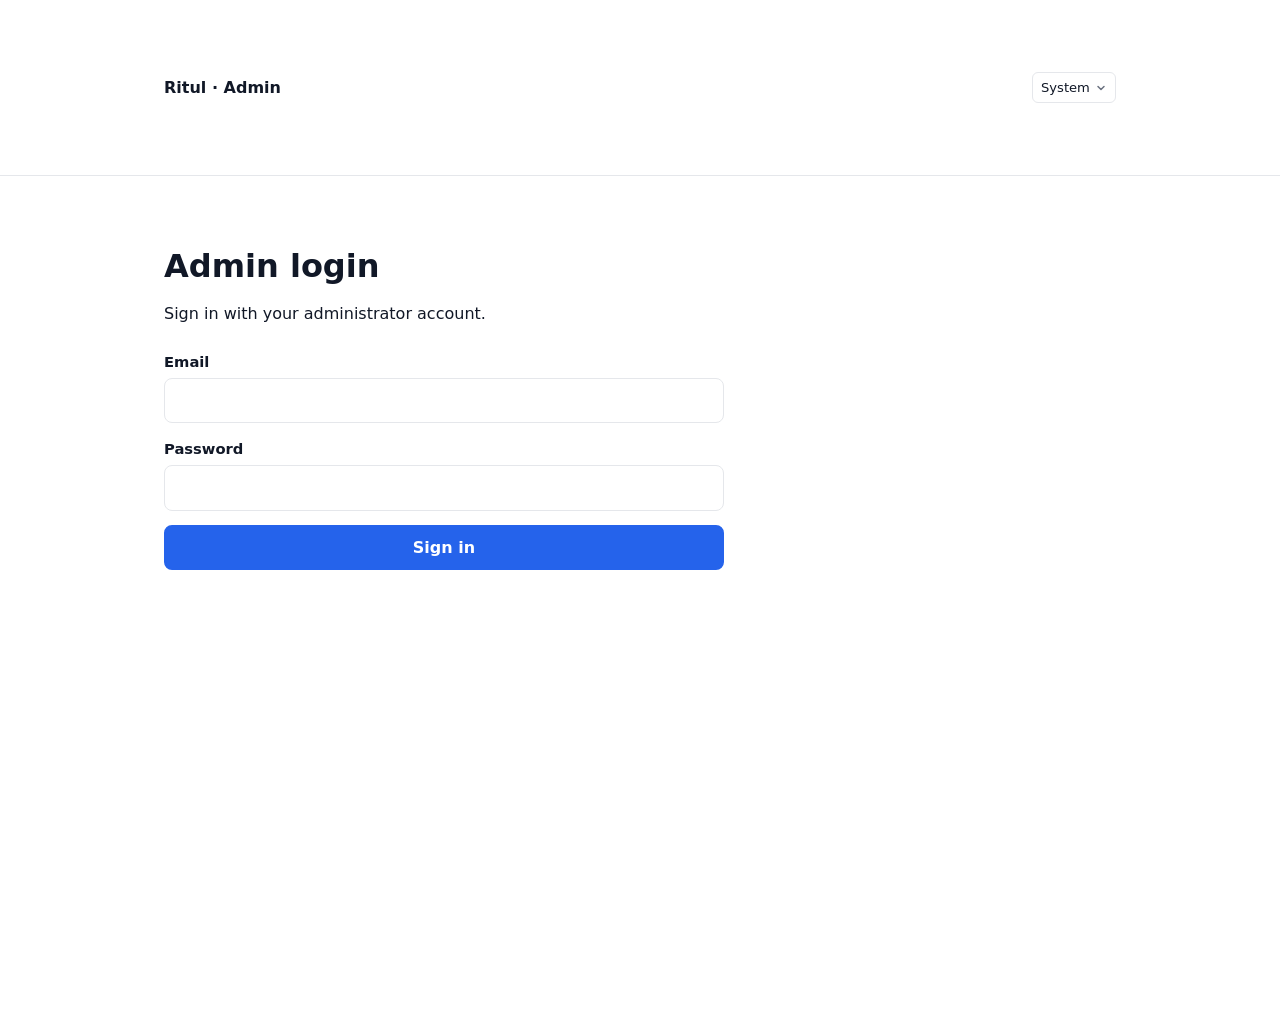
==== admin.html @ 6f3ceb49 "Add portfolio site and admin project management" ====
<!DOCTYPE html>
<html lang="en">

<head>
  <script>
    (function () {
      var t = localStorage.getItem('theme') || 'system';
      var dark = t === 'dark' || (t === 'system' && matchMedia('(prefers-color-scheme: dark)').matches);
      document.documentElement.dataset.theme = dark ? 'dark' : 'light';
    })();
  </script>
  <meta charset="utf-8">
  <meta name="viewport" content="width=device-width, initial-scale=1">
  <meta name="robots" content="noindex, nofollow">
  <title>Project Admin | Ritul</title>
  <link rel="stylesheet" href="style.css">
</head>

<body>
  <header class="site-header">
    <div class="wrap bar">
      <a class="brand" href="index.html">Ritul · Admin</a>
      <select id="theme-select" class="theme-select" aria-label="Select theme">
        <option value="system">System</option>
        <option value="light">Light</option>
        <option value="dark">Dark</option>
      </select>
    </div>
  </header>

  <main class="admin-shell wrap">
    <section id="login-panel" aria-labelledby="login-title">
      <h1 id="login-title" class="admin-title">Admin login</h1>
      <p>Sign in with your administrator account.</p>
      <form id="admin-login" class="admin-login-form">
        <label>Email<input name="email" type="email" required autocomplete="username"></label>
        <label>Password<input name="password" type="password" required autocomplete="current-password"></label>
        <button class="btn" type="submit">Sign in</button>
        <p id="login-status" class="admin-status" role="status" aria-live="polite"></p>
      </form>
    </section>

    <section id="dashboard" hidden aria-labelledby="dashboard-title">
      <div class="admin-heading-row">
        <div>
          <h1 id="dashboard-title" class="admin-title">Projects</h1>
          <p>Manage which projects appear on the portfolio.</p>
        </div>
        <div class="admin-actions">
          <button class="btn" id="new-project" type="button">Add project</button>
          <button class="btn ghost" id="logout" type="button">Log out</button>
        </div>
      </div>
      <p id="dashboard-status" class="admin-status" role="status" aria-live="polite"></p>

      <form id="project-form" class="admin-project-form" hidden>
        <h2 id="project-form-title">Add project</h2>
        <input name="id" type="hidden">
        <label>Title<input name="title" required maxlength="200"></label>
        <label>Description<textarea name="description" rows="4" maxlength="2000"></textarea></label>
        <label>Technologies<input name="tech" placeholder="HTML, CSS, JavaScript"></label>
        <label>Live link (optional)<input name="link" type="url" placeholder="https://example.com"></label>
        <label>Note (optional)<input name="note" maxlength="300" placeholder="Live demo on request"></label>
        <label>Project screenshots<input id="project-images" type="file" accept="image/jpeg,image/png,image/webp" multiple></label>
        <p class="admin-image-reminder">Blur or hide any sensitive data (names, phone numbers, faces, IDs) before uploading.</p>
        <p id="image-status" class="admin-status" role="status" aria-live="polite"></p>
        <div id="image-previews" class="image-preview-list" aria-live="polite"></div>
        <label>Display order<input name="display_order" type="number" step="1" value="0" required></label>
        <label class="admin-checkbox"><input name="visible" type="checkbox" checked> Visible on portfolio</label>
        <div class="admin-actions">
          <button class="btn" type="submit">Save project</button>
          <button class="btn ghost" id="cancel-edit" type="button">Cancel</button>
        </div>
        <p id="form-status" class="admin-status" role="status" aria-live="polite"></p>
      </form>

      <div class="admin-table-wrap">
        <table class="admin-table">
          <thead>
            <tr><th scope="col">Project</th><th scope="col">Order</th><th scope="col">Visibility</th><th scope="col">Actions</th></tr>
          </thead>
          <tbody id="project-rows"></tbody>
        </table>
      </div>
    </section>
  </main>

  <script src="script.js"></script>
  <script type="module" src="admin.js"></script>
</body>

</html>
---- style.css ----
/* One accent colour, system fonts (fast), automatic light/dark via data-theme */
:root,[data-theme="light"]{--bg:#fff;--alt:#f4f6fa;--text:#111827;--muted:#4b5563;--line:#e5e7eb;--card:#f3f4f6;--accent:#2563eb;--accent-text:#fff;--border:#e5e7eb}
[data-theme="dark"]{--bg:#0b1020;--alt:#111827;--text:#e5e7eb;--muted:#9ca3af;--line:#1e2538;--card:#151b2e;--accent:#60a5fa;--accent-text:#0b1020;--border:#1e2538}
*{box-sizing:border-box}
html{scroll-behavior:smooth;scroll-padding-top:64px}
@media (prefers-reduced-motion:reduce){html{scroll-behavior:auto}}
body{margin:0;font:16px/1.6 system-ui,-apple-system,"Segoe UI",Roboto,sans-serif;background:var(--bg);color:var(--text)}
.wrap{max-width:1000px;margin:0 auto;padding:48px 20px}
.alt{background:var(--alt)}
h1{font-size:2.4rem;margin:0;line-height:1.15}
h2{font-size:1.6rem;margin:0 0 20px}
h3{margin:0 0 6px;font-size:1.05rem}
.title{font-size:1.2rem;color:var(--accent);font-weight:600;margin:6px 0 14px}
.lead{max-width:560px;color:var(--muted)}
a{color:var(--accent)}
:focus-visible{outline:3px solid var(--accent);outline-offset:2px}
.skip{position:absolute;left:-999px}.skip:focus{left:8px;top:8px;background:var(--bg);padding:8px;z-index:20}
.site-header{position:sticky;top:0;z-index:10;background:var(--bg);border-bottom:1px solid var(--line)}
.bar{display:flex;justify-content:space-between;align-items:center;padding:12px 20px}
.brand{font-weight:700;text-decoration:none;color:var(--text)}
nav a{margin-left:14px;text-decoration:none;color:var(--text);font-size:.95rem}
nav a:hover{color:var(--accent)}
.btns{display:flex;flex-wrap:wrap;gap:10px;margin-top:20px}
/* Primary button: solid accent */
.btn{display:inline-block;padding:11px 22px;border-radius:8px;background:var(--accent);color:var(--accent-text);font:600 1rem system-ui,sans-serif;text-decoration:none;border:2px solid var(--accent);cursor:pointer;transition:opacity .15s}
.btn:hover{opacity:.85}
/* Secondary / ghost button: outline only */
.btn.ghost{background:transparent;color:var(--accent);border-color:var(--accent)}
.btn.ghost:hover{background:var(--accent);color:var(--accent-text);opacity:1}
.grid{display:grid;gap:16px;grid-template-columns:1fr}
.card{border:1px solid var(--line);background:var(--bg);border-radius:12px;padding:20px}
.alt .card{background:var(--bg)}
.card dt{font-weight:600;margin-top:10px;font-size:.85rem;text-transform:uppercase;letter-spacing:.04em;color:var(--muted)}
.card dd{margin:2px 0 0}
.tag{display:inline-block;font-size:.75rem;border:1px solid var(--accent);color:var(--accent);border-radius:99px;padding:1px 10px;margin-bottom:8px}
.chips{list-style:none;margin:0;padding:0;display:flex;flex-wrap:wrap;gap:10px}
.chips li{border:1px solid var(--line);background:var(--bg);border-radius:99px;padding:6px 16px}
form{display:grid;gap:14px;max-width:560px}
label{display:grid;gap:4px;font-weight:600;font-size:.92rem}
input,select,textarea{font:inherit;padding:10px;border:1px solid var(--line);border-radius:8px;background:var(--bg);color:var(--text)}
.fh{margin-top:36px}
.hp{position:absolute;left:-9999px}
#status{margin:0;font-weight:600}
.foot{color:var(--muted);font-size:.9rem;padding-top:20px;padding-bottom:30px}
@media (min-width:700px){.grid{grid-template-columns:1fr 1fr}.why-grid{grid-template-columns:repeat(6,1fr)}.why-grid>.card{grid-column:span 2}.why-grid>.card:nth-child(4){grid-column:2 / span 2}.why-grid>.card:nth-child(5){grid-column:4 / span 2}h1{font-size:3.2rem}.wrap{padding:72px 24px}}

/* ---- Theme select dropdown ---- */
.theme-select{appearance:none;font:inherit;font-size:.82rem;padding:4px 25px 4px 8px;border:1px solid var(--border);border-radius:6px;background-color:var(--bg);background-image:url("data:image/svg+xml,%3Csvg xmlns='http://www.w3.org/2000/svg' width='12' height='12' viewBox='0 0 12 12'%3E%3Cpath d='m3 4.5 3 3 3-3' fill='none' stroke='%236b7280' stroke-width='1.5' stroke-linecap='round' stroke-linejoin='round'/%3E%3C/svg%3E");background-repeat:no-repeat;background-position:right 8px center;color:var(--text);cursor:pointer;transition:background-color .15s,border-color .15s;flex-shrink:0}
.theme-select:hover{background:var(--alt)}
.theme-select:focus-visible{outline:3px solid var(--accent);outline-offset:2px}
@media (max-width:420px){nav a{display:inline-flex;align-items:center;min-height:44px;margin-left:8px;font-size:.85rem}.theme-select{width:84px}}

.admin-shell{min-height:calc(100vh - 64px)}
.admin-title{font-size:2rem;margin-bottom:8px}
.admin-login-form{margin-top:24px}
.admin-heading-row{display:flex;justify-content:space-between;align-items:center;gap:20px;margin-bottom:16px}
.admin-actions,.admin-row-actions{display:flex;align-items:center;gap:8px;flex-wrap:wrap}
.admin-status{min-height:1.6em;margin:8px 0;font-weight:600;color:var(--muted)}
.admin-project-form{max-width:760px;margin:24px 0;padding:20px;border:1px solid var(--line);border-radius:8px;background:var(--card)}
.admin-project-form[hidden]{display:none}
.admin-project-form h2{margin-top:0}
.admin-checkbox{display:flex;align-items:center;gap:10px}
.admin-checkbox input{width:20px;height:20px;margin:0}
.admin-table-wrap{overflow-x:auto;margin-top:20px}
.admin-table{width:100%;border-collapse:collapse;text-align:left}
.admin-table th,.admin-table td{padding:12px;border-bottom:1px solid var(--line);vertical-align:top}
.admin-table th{font-size:.85rem;color:var(--muted)}
.admin-project-description{display:block;max-width:520px;margin-top:4px;color:var(--muted);overflow-wrap:anywhere}
.admin-small-button{min-height:36px;padding:6px 10px;border:1px solid var(--border);border-radius:6px;background:var(--bg);color:var(--text);font:inherit;cursor:pointer}
.admin-small-button.danger{color:#b91c1c}
.admin-small-button:hover{border-color:var(--accent)}
@media(max-width:600px){.admin-heading-row{align-items:flex-start;flex-direction:column}.admin-table th,.admin-table td{padding:9px 7px}.admin-row-actions{min-width:130px}}

.project-cover-button{display:block;width:100%;aspect-ratio:16/10;margin:14px 0 0;padding:0;overflow:hidden;border:0;border-radius:6px;background:var(--alt);cursor:zoom-in}
.project-cover-button img{display:block;width:100%;height:100%;object-fit:cover}
.project-actions{display:flex;flex-wrap:wrap;gap:8px;margin-top:14px}
.project-actions .btn{padding:8px 14px;font-size:.92rem}
.admin-image-reminder{padding:10px 12px;border-left:3px solid var(--accent);background:var(--bg);color:var(--muted)}
.image-preview-list{display:grid;grid-template-columns:repeat(auto-fit,minmax(min(100%,260px),1fr));gap:12px}
.image-preview-item{min-width:0;padding:12px;border:1px solid var(--line);border-radius:8px;background:var(--bg)}
.image-preview-item>img{display:block;width:100%;aspect-ratio:16/10;object-fit:contain;background:var(--alt)}
.image-preview-fields{display:grid;gap:10px;margin-top:10px}
.image-preview-actions{margin-top:10px}
.admin-small-button.is-cover{border-color:var(--accent);color:var(--accent)}
.gallery-dialog{width:min(1100px,calc(100% - 24px));max-width:none;max-height:calc(100dvh - 24px);padding:16px;border:1px solid var(--line);border-radius:8px;background:var(--bg);color:var(--text)}
.gallery-dialog::backdrop{background:rgba(0,0,0,.78)}
.gallery-header{display:flex;justify-content:space-between;align-items:center;gap:12px}
.gallery-header p{margin:0;color:var(--muted)}
.gallery-content{display:grid;grid-template-columns:auto minmax(0,1fr) auto;align-items:center;gap:12px}
.gallery-content figure{min-width:0;margin:0;text-align:center}
.gallery-content img{display:block;width:auto;height:auto;max-width:100%;max-height:calc(100dvh - 170px);margin:0 auto;object-fit:contain}
.gallery-content figcaption{min-height:1.6em;margin-top:8px;color:var(--muted);overflow-wrap:anywhere}
.gallery-control{min-width:44px;min-height:44px;padding:8px 12px;border:1px solid var(--line);border-radius:6px;background:var(--card);color:var(--text);font:inherit;cursor:pointer}
.gallery-control:disabled{opacity:.45;cursor:default}
@media(max-width:600px){.gallery-dialog{width:calc(100% - 12px);padding:8px}.gallery-content{grid-template-columns:52px minmax(0,1fr) 52px;gap:6px}.gallery-step{min-width:52px;min-height:52px;padding:4px;font-size:.85rem}.gallery-content img{max-height:calc(100dvh - 150px)}}
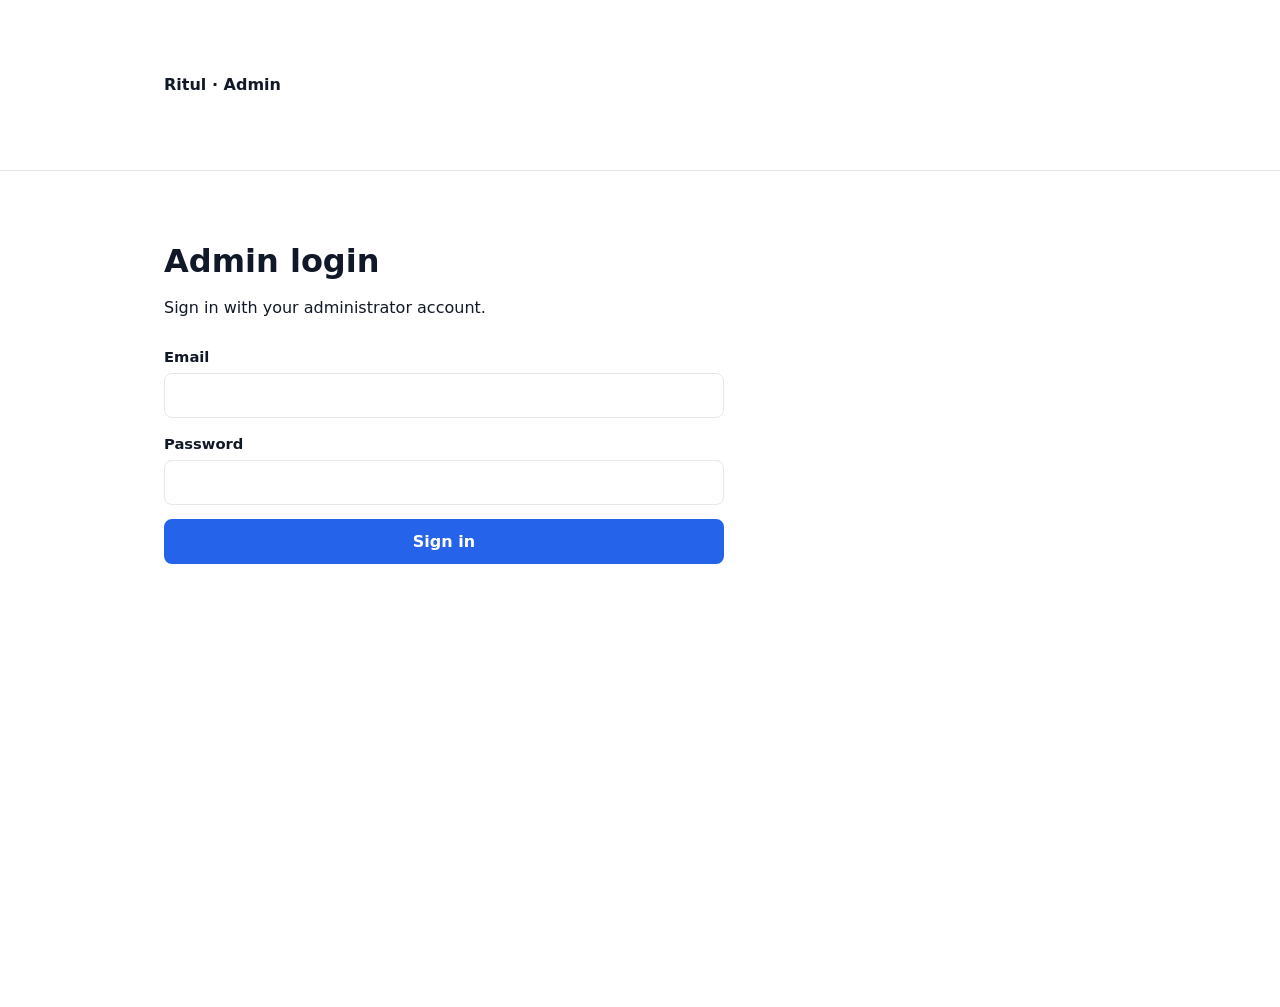
==== commit 7d8ae73a: "Add traffic analytics and email lead routing" ====
--- a/admin.html
+++ b/admin.html
@@ -2,13 +2,6 @@
 <html lang="en">
 
 <head>
-  <script>
-    (function () {
-      var t = localStorage.getItem('theme') || 'system';
-      var dark = t === 'dark' || (t === 'system' && matchMedia('(prefers-color-scheme: dark)').matches);
-      document.documentElement.dataset.theme = dark ? 'dark' : 'light';
-    })();
-  </script>
   <meta charset="utf-8">
   <meta name="viewport" content="width=device-width, initial-scale=1">
   <meta name="robots" content="noindex, nofollow">
@@ -20,11 +13,6 @@
   <header class="site-header">
     <div class="wrap bar">
       <a class="brand" href="index.html">Ritul · Admin</a>
-      <select id="theme-select" class="theme-select" aria-label="Select theme">
-        <option value="system">System</option>
-        <option value="light">Light</option>
-        <option value="dark">Dark</option>
-      </select>
     </div>
   </header>
 
@@ -52,6 +40,19 @@
         </div>
       </div>
       <p id="dashboard-status" class="admin-status" role="status" aria-live="polite"></p>
+
+      <section class="visit-statistics" aria-labelledby="visit-statistics-title">
+        <div class="visit-statistics-header">
+          <h2 id="visit-statistics-title">Traffic</h2>
+          <button id="refresh-visit-stats" class="admin-small-button" type="button">Refresh</button>
+        </div>
+        <div class="visit-stat-grid">
+          <article class="visit-stat"><span>Total visits</span><strong id="visit-total">—</strong></article>
+          <article class="visit-stat"><span>Instagram</span><strong id="visit-instagram">—</strong></article>
+          <article class="visit-stat"><span>Facebook</span><strong id="visit-facebook">—</strong></article>
+        </div>
+        <p id="visit-stats-status" class="admin-status" role="status" aria-live="polite"></p>
+      </section>
 
       <form id="project-form" class="admin-project-form" hidden>
         <h2 id="project-form-title">Add project</h2>
--- a/style.css
+++ b/style.css
@@ -1,6 +1,5 @@
-/* One accent colour, system fonts (fast), automatic light/dark via data-theme */
-:root,[data-theme="light"]{--bg:#fff;--alt:#f4f6fa;--text:#111827;--muted:#4b5563;--line:#e5e7eb;--card:#f3f4f6;--accent:#2563eb;--accent-text:#fff;--border:#e5e7eb}
-[data-theme="dark"]{--bg:#0b1020;--alt:#111827;--text:#e5e7eb;--muted:#9ca3af;--line:#1e2538;--card:#151b2e;--accent:#60a5fa;--accent-text:#0b1020;--border:#1e2538}
+/* One accent colour, system fonts (fast), fixed light theme */
+:root{color-scheme:light;--bg:#fff;--alt:#f4f6fa;--text:#111827;--muted:#4b5563;--line:#e5e7eb;--card:#f3f4f6;--accent:#2563eb;--accent-text:#fff;--border:#e5e7eb}
 *{box-sizing:border-box}
 html{scroll-behavior:smooth;scroll-padding-top:64px}
 @media (prefers-reduced-motion:reduce){html{scroll-behavior:auto}}
@@ -44,11 +43,7 @@
 .foot{color:var(--muted);font-size:.9rem;padding-top:20px;padding-bottom:30px}
 @media (min-width:700px){.grid{grid-template-columns:1fr 1fr}.why-grid{grid-template-columns:repeat(6,1fr)}.why-grid>.card{grid-column:span 2}.why-grid>.card:nth-child(4){grid-column:2 / span 2}.why-grid>.card:nth-child(5){grid-column:4 / span 2}h1{font-size:3.2rem}.wrap{padding:72px 24px}}
 
-/* ---- Theme select dropdown ---- */
-.theme-select{appearance:none;font:inherit;font-size:.82rem;padding:4px 25px 4px 8px;border:1px solid var(--border);border-radius:6px;background-color:var(--bg);background-image:url("data:image/svg+xml,%3Csvg xmlns='http://www.w3.org/2000/svg' width='12' height='12' viewBox='0 0 12 12'%3E%3Cpath d='m3 4.5 3 3 3-3' fill='none' stroke='%236b7280' stroke-width='1.5' stroke-linecap='round' stroke-linejoin='round'/%3E%3C/svg%3E");background-repeat:no-repeat;background-position:right 8px center;color:var(--text);cursor:pointer;transition:background-color .15s,border-color .15s;flex-shrink:0}
-.theme-select:hover{background:var(--alt)}
-.theme-select:focus-visible{outline:3px solid var(--accent);outline-offset:2px}
-@media (max-width:420px){nav a{display:inline-flex;align-items:center;min-height:44px;margin-left:8px;font-size:.85rem}.theme-select{width:84px}}
+@media (max-width:420px){nav a{display:inline-flex;align-items:center;min-height:44px;margin-left:8px;font-size:.85rem}}
 
 .admin-shell{min-height:calc(100vh - 64px)}
 .admin-title{font-size:2rem;margin-bottom:8px}
@@ -56,6 +51,13 @@
 .admin-heading-row{display:flex;justify-content:space-between;align-items:center;gap:20px;margin-bottom:16px}
 .admin-actions,.admin-row-actions{display:flex;align-items:center;gap:8px;flex-wrap:wrap}
 .admin-status{min-height:1.6em;margin:8px 0;font-weight:600;color:var(--muted)}
+.visit-statistics{margin:20px 0 28px}
+.visit-statistics-header{display:flex;justify-content:space-between;align-items:center;margin-bottom:10px}
+.visit-statistics-header h2{margin:0;font-size:1.15rem}
+.visit-stat-grid{display:grid;grid-template-columns:repeat(3,minmax(0,1fr));gap:12px}
+.visit-stat{display:flex;flex-direction:column;gap:4px;min-width:0;padding:14px;border:1px solid var(--line);border-radius:6px;background:var(--card)}
+.visit-stat span{color:var(--muted);font-size:.9rem}
+.visit-stat strong{font-size:1.7rem;line-height:1.2;font-variant-numeric:tabular-nums}
 .admin-project-form{max-width:760px;margin:24px 0;padding:20px;border:1px solid var(--line);border-radius:8px;background:var(--card)}
 .admin-project-form[hidden]{display:none}
 .admin-project-form h2{margin-top:0}
@@ -69,12 +71,29 @@
 .admin-small-button{min-height:36px;padding:6px 10px;border:1px solid var(--border);border-radius:6px;background:var(--bg);color:var(--text);font:inherit;cursor:pointer}
 .admin-small-button.danger{color:#b91c1c}
 .admin-small-button:hover{border-color:var(--accent)}
-@media(max-width:600px){.admin-heading-row{align-items:flex-start;flex-direction:column}.admin-table th,.admin-table td{padding:9px 7px}.admin-row-actions{min-width:130px}}
+@media(max-width:600px){.admin-heading-row{align-items:flex-start;flex-direction:column}.admin-table th,.admin-table td{padding:9px 7px}.admin-row-actions{min-width:130px}.visit-stat-grid{gap:8px}.visit-stat{padding:10px}.visit-stat span{font-size:.8rem}.visit-stat strong{font-size:1.35rem}}
 
 .project-cover-button{display:block;width:100%;aspect-ratio:16/10;margin:14px 0 0;padding:0;overflow:hidden;border:0;border-radius:6px;background:var(--alt);cursor:zoom-in}
 .project-cover-button img{display:block;width:100%;height:100%;object-fit:cover}
 .project-actions{display:flex;flex-wrap:wrap;gap:8px;margin-top:14px}
 .project-actions .btn{padding:8px 14px;font-size:.92rem}
+.projects-toggle{margin-top:18px}
+.projects-toggle[hidden]{display:none}
+.contact-layout{display:grid;grid-template-columns:minmax(0,.8fr) minmax(0,1.2fr);align-items:start;gap:clamp(32px,6vw,72px)}
+.contact-info{padding-top:18px;border-top:4px solid var(--accent)}
+.contact-kicker{margin:0 0 12px;color:var(--accent);font-size:.8rem;font-weight:700}
+.contact-info h2{max-width:380px;margin-bottom:16px;font-size:2.5rem;line-height:1.12}
+.contact-info>p:not(.contact-kicker){max-width:340px;color:var(--muted)}
+.contact-links{display:grid;justify-items:start;gap:10px;margin-top:28px}
+.contact-links .btn{min-width:150px;text-align:center}
+.contact-form-panel{padding:28px;border:1px solid var(--line);border-radius:8px;background:var(--bg);box-shadow:0 14px 36px rgba(17,24,39,.06)}
+.contact-form-panel h3{margin:0;font-size:1.35rem}
+.contact-form-intro{margin:4px 0 20px;color:var(--muted)}
+.contact-form-panel form{max-width:none;grid-template-columns:repeat(2,minmax(0,1fr))}
+.contact-form-panel form>label:nth-of-type(5),.contact-form-panel form>label:nth-of-type(6),.contact-form-panel form>button,.contact-form-panel form>#status{grid-column:1 / -1}
+.contact-form-panel form>button{justify-self:start}
+@media(max-width:700px){.contact-layout{grid-template-columns:1fr;gap:28px}.contact-info h2{font-size:2rem}.contact-links{display:flex;flex-wrap:wrap;margin-top:18px}.contact-form-panel{padding:20px}}
+@media(max-width:480px){.contact-form-panel form{grid-template-columns:1fr}.contact-form-panel form>label:nth-of-type(5),.contact-form-panel form>label:nth-of-type(6),.contact-form-panel form>button,.contact-form-panel form>#status{grid-column:1}}
 .admin-image-reminder{padding:10px 12px;border-left:3px solid var(--accent);background:var(--bg);color:var(--muted)}
 .image-preview-list{display:grid;grid-template-columns:repeat(auto-fit,minmax(min(100%,260px),1fr));gap:12px}
 .image-preview-item{min-width:0;padding:12px;border:1px solid var(--line);border-radius:8px;background:var(--bg)}
